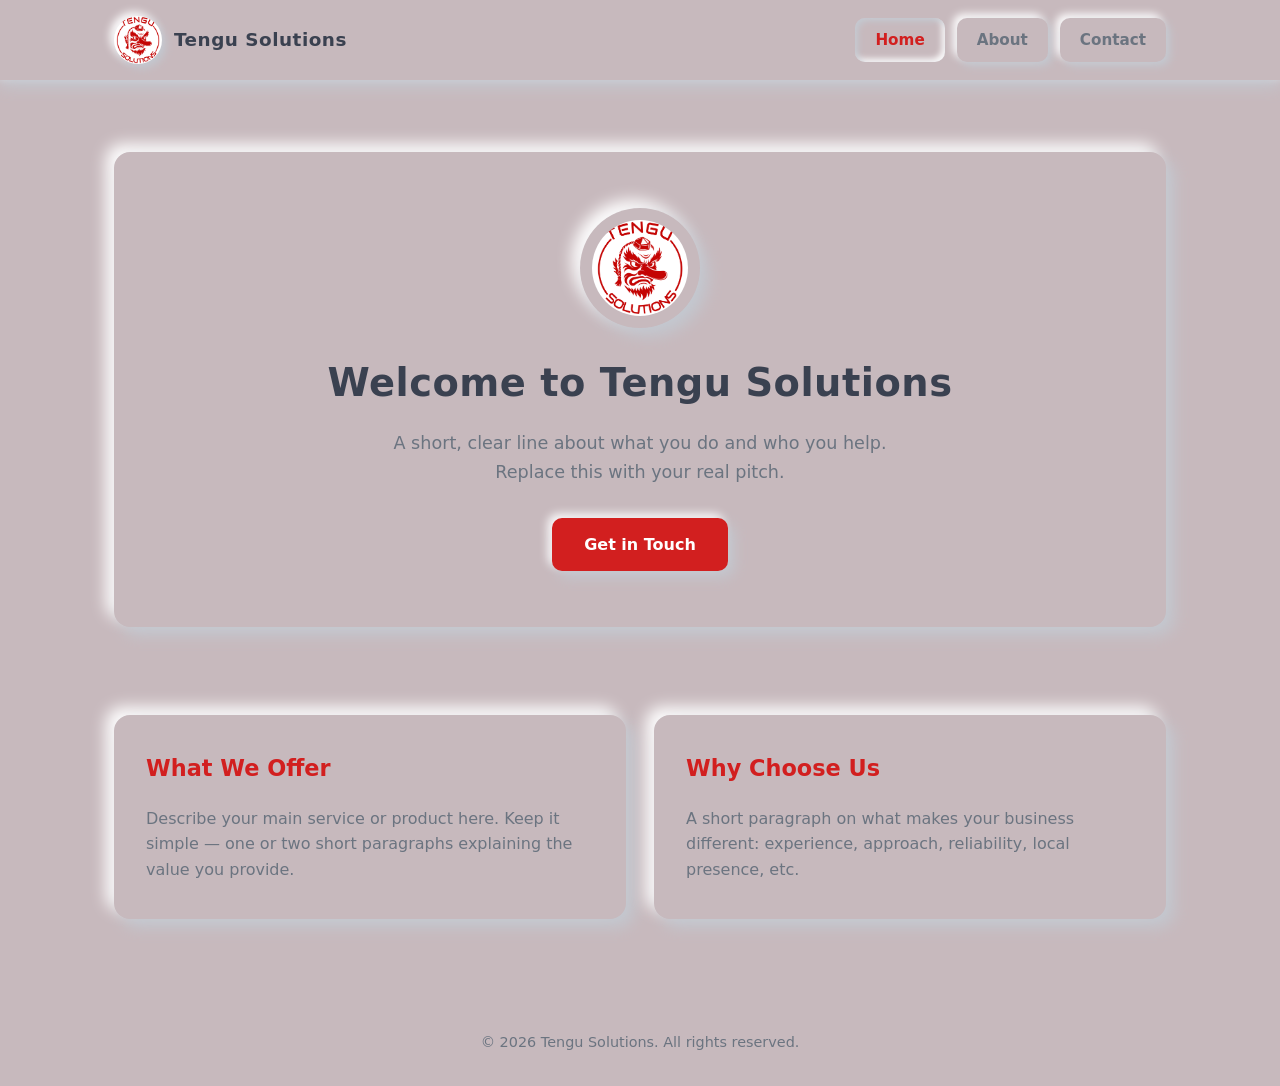
==== index.html @ 0450c717 "first commit" ====
<!DOCTYPE html>
<html lang="en">
<head>
  <meta charset="UTF-8">
  <meta name="viewport" content="width=device-width, initial-scale=1.0">
  <meta name="description" content="Tengu Solutions offers affordable IT consulting.">
  <title>Tengu Solutions</title>
  <link rel="stylesheet" href="style.css">
  <link rel="icon" type="image/x-icon" href="/favicon.ico">
</head>
<body>

  <nav class="navbar">
    <div class="container">
      <a href="index.html" class="brand">
        <img src="assets/tengusolutions-logo.png" alt="Tengu Solutions logo">
        Tengu Solutions
      </a>
      <ul class="nav-links">
        <li><a href="index.html" class="active">Home</a></li>
        <li><a href="about.html">About</a></li>
        <li><a href="contact.html">Contact</a></li>
      </ul>
    </div>
  </nav>

  <header class="hero">
    <div class="container">
      <div class="raised hero-card">
        <img src="assets/tengusolutions-logo.png" alt="Tengu Solutions logo" class="hero-logo">
        <h1>Welcome to Tengu Solutions</h1>
        <p>A short, clear line about what you do and who you help. Replace this with your real pitch.</p>
        <a href="contact.html" class="btn btn-accent">Get in Touch</a>
      </div>
    </div>
  </header>

  <section class="section">
    <div class="container card-grid">
      <div class="raised card">
        <h2>What We Offer</h2>
        <p>Describe your main service or product here. Keep it simple — one or two short paragraphs explaining the value you provide.</p>
      </div>
      <div class="raised card">
        <h2>Why Choose Us</h2>
        <p>A short paragraph on what makes your business different: experience, approach, reliability, local presence, etc.</p>
      </div>
    </div>
  </section>

  <footer>
    <div class="container">
      &copy; 2026 Tengu Solutions. All rights reserved.
    </div>
  </footer>

</body>
</html>
---- style.css ----
/* ==========================================================================
   Tengu Solutions — Neumorphic (Soft UI) Stylesheet
   Base color and all "cards" share the same background color.
   Depth comes entirely from paired light/dark shadows, not borders. Adding a test comment to ensure push.
   ========================================================================== */

:root {
  --bg: #c7b9bd;
  --text: #3a4150;
  --text-muted: #6b7480;
  --accent: #d21f1f;
  --accent-dark: #a91717;
  --shadow-light: #ffffff;
  --shadow-dark: #c3c8d0;
  --radius-lg: 24px;
  --radius-md: 16px;
  --radius-sm: 10px;
}

* {
  box-sizing: border-box;
}

body {
  margin: 0;
  background: var(--bg);
  color: var(--text);
  font-family: 'Segoe UI', system-ui, -apple-system, sans-serif;
  line-height: 1.6;
}

a {
  color: inherit;
  text-decoration: none;
}

img {
  max-width: 100%;
  display: block;
}

.container {
  max-width: 1100px;
  margin: 0 auto;
  padding: 0 24px;
}

/* ---------- Neumorphic primitives ---------- */

.raised {
  background: var(--bg);
  border-radius: var(--radius-md);
  box-shadow:
    8px 8px 16px var(--shadow-dark),
    -8px -8px 16px var(--shadow-light);
}

.inset {
  background: var(--bg);
  border-radius: var(--radius-md);
  box-shadow:
    inset 6px 6px 12px var(--shadow-dark),
    inset -6px -6px 12px var(--shadow-light);
}

/* ---------- Navbar ---------- */

.navbar {
  position: sticky;
  top: 0;
  z-index: 100;
  background: var(--bg);
  padding: 16px 0;
  box-shadow:
    0 6px 16px var(--shadow-dark),
    0 -2px 8px var(--shadow-light);
}

.navbar .container {
  display: flex;
  align-items: center;
  justify-content: space-between;
  flex-wrap: wrap;
  gap: 16px;
}

.brand {
  display: flex;
  align-items: center;
  gap: 12px;
  font-weight: 700;
  font-size: 1.15rem;
  letter-spacing: 0.5px;
}

.brand img {
  width: 48px;
  height: 48px;
  border-radius: 50%;
  background: var(--bg);
  box-shadow:
    4px 4px 8px var(--shadow-dark),
    -4px -4px 8px var(--shadow-light);
}

.nav-links {
  display: flex;
  gap: 12px;
  list-style: none;
  margin: 0;
  padding: 0;
}

.nav-links a {
  display: inline-block;
  padding: 10px 20px;
  border-radius: var(--radius-sm);
  font-weight: 600;
  font-size: 0.95rem;
  color: var(--text-muted);
  background: var(--bg);
  box-shadow:
    4px 4px 8px var(--shadow-dark),
    -4px -4px 8px var(--shadow-light);
  transition: box-shadow 0.15s ease, color 0.15s ease;
}

.nav-links a:hover {
  color: var(--accent);
}

.nav-links a.active {
  color: var(--accent);
  box-shadow:
    inset 3px 3px 6px var(--shadow-dark),
    inset -3px -3px 6px var(--shadow-light);
}

/* ---------- Buttons ---------- */

.btn {
  display: inline-block;
  padding: 14px 32px;
  border: none;
  border-radius: var(--radius-sm);
  font-weight: 700;
  font-size: 1rem;
  cursor: pointer;
  background: var(--bg);
  color: var(--accent);
  box-shadow:
    6px 6px 12px var(--shadow-dark),
    -6px -6px 12px var(--shadow-light);
  transition: box-shadow 0.15s ease, transform 0.1s ease;
}

.btn:hover {
  color: var(--accent-dark);
}

.btn:active {
  box-shadow:
    inset 4px 4px 8px var(--shadow-dark),
    inset -4px -4px 8px var(--shadow-light);
  transform: translateY(1px);
}

.btn-accent {
  background: var(--accent);
  color: #fff;
  box-shadow:
    6px 6px 14px var(--shadow-dark),
    -4px -4px 10px var(--shadow-light);
}

.btn-accent:hover {
  background: var(--accent-dark);
  color: #fff;
}

.btn-accent:active {
  box-shadow:
    inset 3px 3px 8px rgba(0, 0, 0, 0.3),
    inset -3px -3px 8px rgba(255, 255, 255, 0.15);
}

/* ---------- Hero ---------- */

.hero {
  padding: 72px 0 48px;
  text-align: center;
}

.hero-card {
  padding: 56px 40px;
}

.hero-logo {
  width: 120px;
  height: 120px;
  margin: 0 auto 24px;
  border-radius: 50%;
  padding: 12px;
  background: var(--bg);
  box-shadow:
    8px 8px 16px var(--shadow-dark),
    -8px -8px 16px var(--shadow-light);
}

.hero h1 {
  font-size: 2.4rem;
  margin: 0 0 16px;
  letter-spacing: 0.5px;
}

.hero p {
  color: var(--text-muted);
  max-width: 560px;
  margin: 0 auto 32px;
  font-size: 1.1rem;
}

/* ---------- Content sections ---------- */

.section {
  padding: 40px 0;
}

.card-grid {
  display: grid;
  grid-template-columns: repeat(auto-fit, minmax(280px, 1fr));
  gap: 28px;
}

.card {
  padding: 36px 32px;
}

.card h2 {
  margin-top: 0;
  font-size: 1.4rem;
  color: var(--accent);
}

.card p {
  color: var(--text-muted);
  margin-bottom: 0;
}

.page-header {
  padding: 48px 0 16px;
  text-align: center;
}

.page-header h1 {
  font-size: 2rem;
  margin-bottom: 8px;
}

.page-header p {
  color: var(--text-muted);
}

/* ---------- Forms (contact page) ---------- */

.form-card {
  padding: 40px;
  max-width: 620px;
  margin: 0 auto;
}

.form-group {
  margin-bottom: 22px;
}

.form-group label {
  display: block;
  margin-bottom: 8px;
  font-weight: 600;
  font-size: 0.95rem;
  color: var(--text);
}

.form-group input,
.form-group textarea {
  width: 100%;
  padding: 14px 16px;
  border: none;
  border-radius: var(--radius-sm);
  background: var(--bg);
  color: var(--text);
  font-family: inherit;
  font-size: 1rem;
  box-shadow:
    inset 4px 4px 8px var(--shadow-dark),
    inset -4px -4px 8px var(--shadow-light);
}

.form-group input:focus,
.form-group textarea:focus {
  outline: none;
  box-shadow:
    inset 4px 4px 8px var(--shadow-dark),
    inset -4px -4px 8px var(--shadow-light),
    0 0 0 2px var(--accent);
}

.form-group textarea {
  min-height: 140px;
  resize: vertical;
}

.contact-info {
  display: flex;
  flex-wrap: wrap;
  gap: 20px;
  justify-content: center;
  margin-top: 32px;
}

.contact-info .info-pill {
  padding: 14px 24px;
  font-size: 0.95rem;
  color: var(--text-muted);
}

/* ---------- Footer ---------- */

footer {
  padding: 32px 0;
  text-align: center;
  color: var(--text-muted);
  font-size: 0.9rem;
  margin-top: 40px;
}

/* ---------- Responsive ---------- */

@media (max-width: 640px) {
  .navbar .container {
    flex-direction: column;
    align-items: flex-start;
  }

  .nav-links {
    width: 100%;
    justify-content: space-between;
  }

  .nav-links a {
    padding: 10px 12px;
    font-size: 0.85rem;
  }

  .hero h1 {
    font-size: 1.9rem;
  }

  .hero-card,
  .form-card {
    padding: 32px 20px;
  }
}
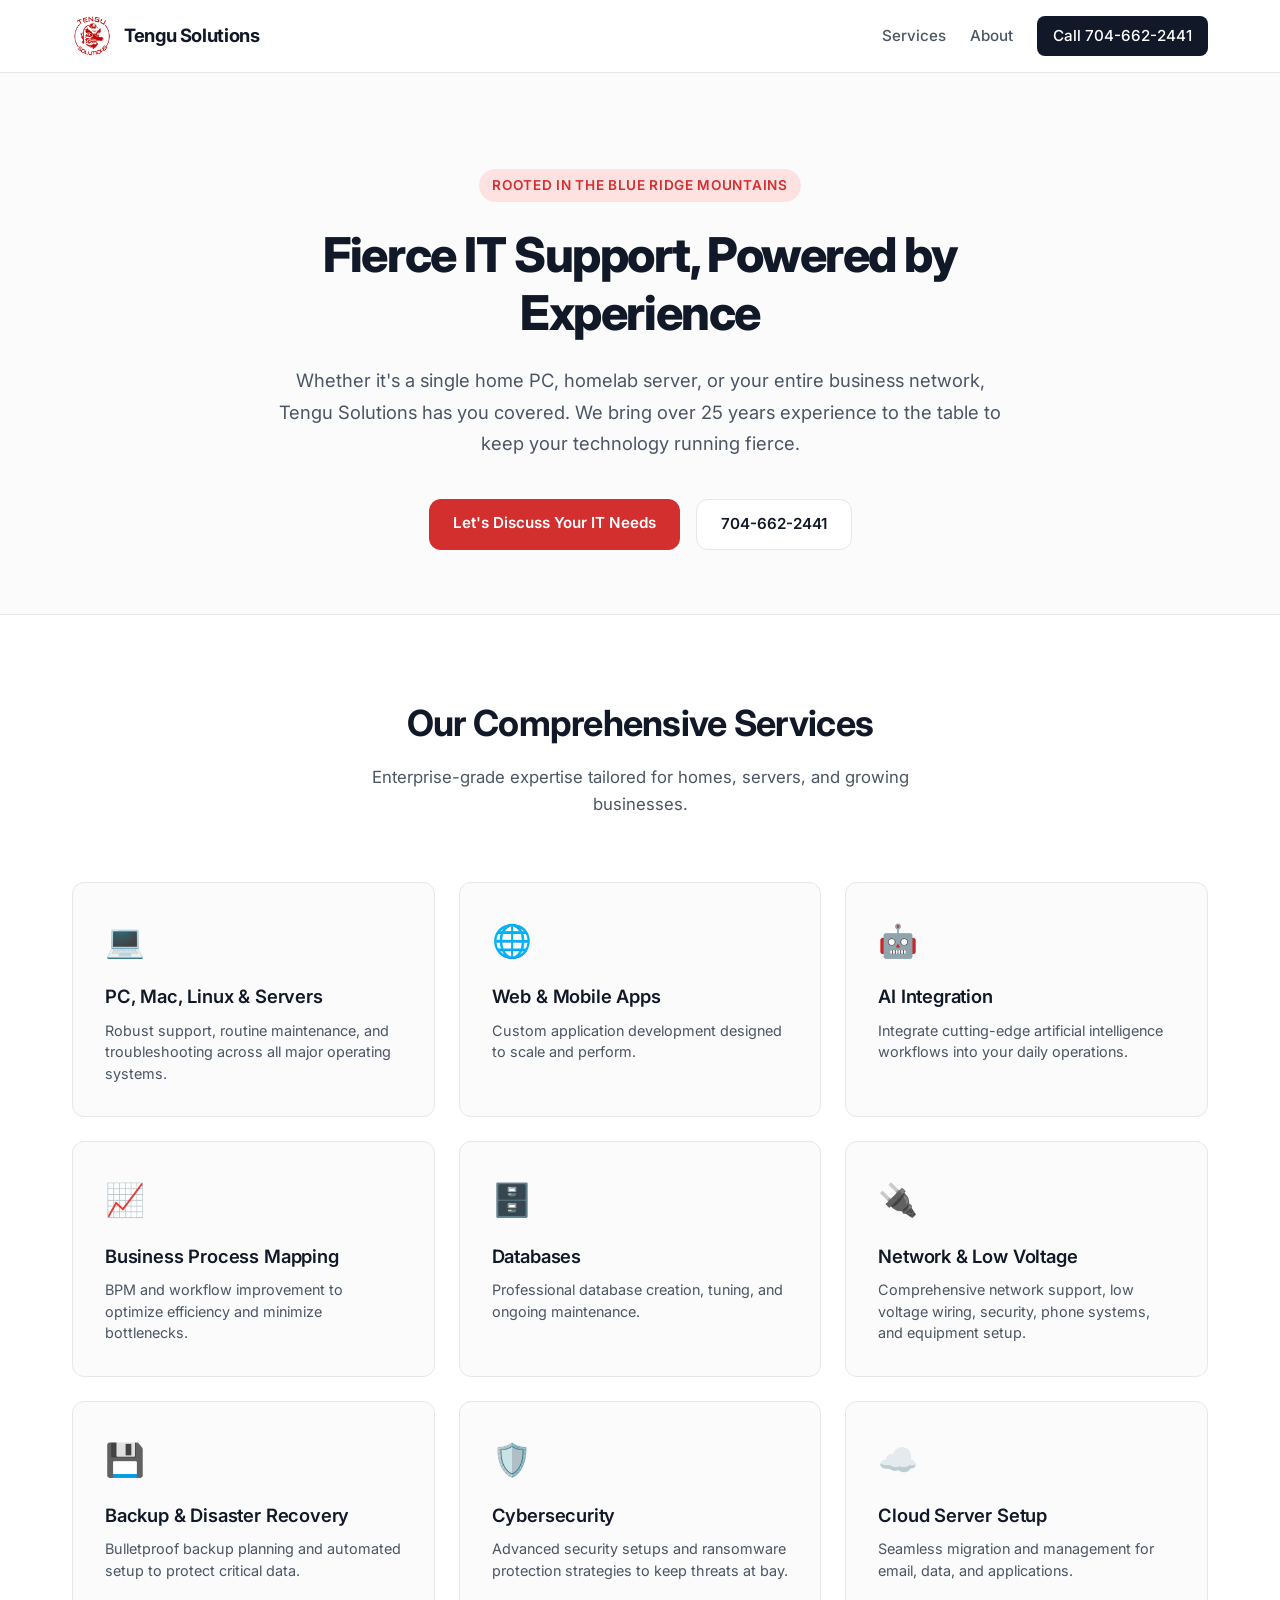
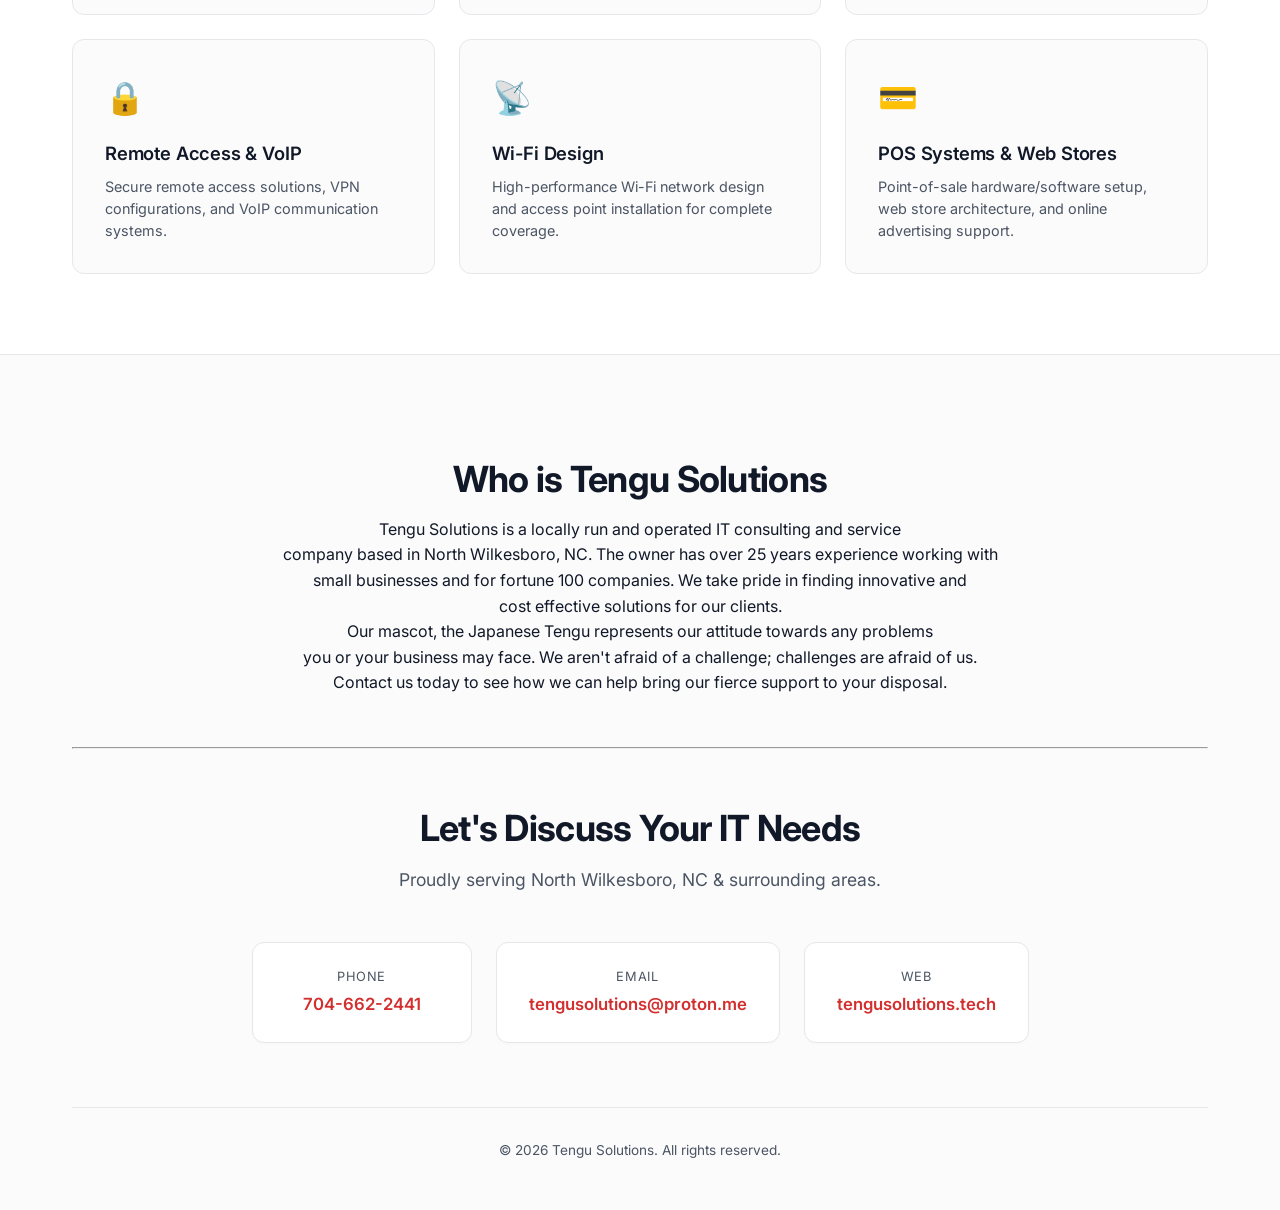
==== commit 5373db6e: "Remove old assets and extra pages" ====
--- a/index.html
+++ b/index.html
@@ -1,58 +1,160 @@
 <!DOCTYPE html>
 <html lang="en">
 <head>
-  <meta charset="UTF-8">
-  <meta name="viewport" content="width=device-width, initial-scale=1.0">
-  <meta name="description" content="Tengu Solutions offers affordable IT consulting.">
-  <title>Tengu Solutions</title>
-  <link rel="stylesheet" href="style.css">
-  <link rel="icon" type="image/x-icon" href="/favicon.ico">
+    <meta charset="UTF-8">
+    <meta name="viewport" content="width=device-width, initial-scale=1.0">
+    <title>Tengu Solutions | Fierce IT Support</title>
+    <link rel="stylesheet" href="style.css">
+    <!-- Google Fonts for modern typography -->
+    <link rel="preconnect" href="https://fonts.googleapis.com">
+    <link rel="preconnect" href="https://fonts.gstatic.com" crossorigin>
+    <link href="https://fonts.googleapis.com/css2?family=Inter:wght@400;500;600;700;800&display=swap" rel="stylesheet">
 </head>
 <body>
 
-  <nav class="navbar">
-    <div class="container">
-      <a href="index.html" class="brand">
-        <img src="assets/tengusolutions-logo.png" alt="Tengu Solutions logo">
-        Tengu Solutions
-      </a>
-      <ul class="nav-links">
-        <li><a href="index.html" class="active">Home</a></li>
-        <li><a href="about.html">About</a></li>
-        <li><a href="contact.html">Contact</a></li>
-      </ul>
-    </div>
-  </nav>
+    <!-- Header / Navigation -->
+    <header class="site-header">
+        <div class="container nav-container">
+            <div class="logo-area">
+                <!-- Replace 'logo.png' with your actual extracted logo filename -->
+                <img src="logo.png" alt="Tengu Solutions Logo" class="logo-img">
+                <span class="logo-text">Tengu Solutions</span>
+            </div>
+            <nav class="nav-links">
+                <a href="#services">Services</a>
+                <a href="#about">About</a>
+                <a href="tel:7046622441" class="nav-cta">Call 704-662-2441</a>
+            </nav>
+        </div>
+    </header>
 
-  <header class="hero">
-    <div class="container">
-      <div class="raised hero-card">
-        <img src="assets/tengusolutions-logo.png" alt="Tengu Solutions logo" class="hero-logo">
-        <h1>Welcome to Tengu Solutions</h1>
-        <p>A short, clear line about what you do and who you help. Replace this with your real pitch.</p>
-        <a href="contact.html" class="btn btn-accent">Get in Touch</a>
-      </div>
-    </div>
-  </header>
+    <!-- Hero Section -->
+    <section class="hero">
+        <div class="container hero-content">
+            <span class="badge">Rooted in the Blue Ridge Mountains</span>
+            <h1>Fierce IT Support, Powered by Experience</h1>
+            <p class="hero-subtitle">
+                Whether it's a single home PC, homelab server, or your entire business network, Tengu Solutions has you covered. We bring over 25 years experience to the table to keep your technology running fierce.
+            </p>
+            <div class="hero-buttons">
+                <a href="mailto:tengusolutions@proton.me" class="btn btn-primary">Let's Discuss Your IT Needs</a>
+                <a href="tel:7046622441" class="btn btn-secondary">704-662-2441</a>
+            </div>
+        </div>
+    </section>
 
-  <section class="section">
-    <div class="container card-grid">
-      <div class="raised card">
-        <h2>What We Offer</h2>
-        <p>Describe your main service or product here. Keep it simple — one or two short paragraphs explaining the value you provide.</p>
-      </div>
-      <div class="raised card">
-        <h2>Why Choose Us</h2>
-        <p>A short paragraph on what makes your business different: experience, approach, reliability, local presence, etc.</p>
-      </div>
-    </div>
-  </section>
+    <!-- Services Section -->
+    <section id="services" class="services-section">
+        <div class="container">
+            <div class="section-header">
+                <h2>Our Comprehensive Services</h2>
+                <p>Enterprise-grade expertise tailored for homes, servers, and growing businesses.</p>
+            </div>
+            
+            <div class="services-grid">
+                <div class="service-card">
+                    <div class="service-icon">💻</div>
+                    <h3>PC, Mac, Linux & Servers</h3>
+                    <p>Robust support, routine maintenance, and troubleshooting across all major operating systems.</p>
+                </div>
+                <div class="service-card">
+                    <div class="service-icon">🌐</div>
+                    <h3>Web & Mobile Apps</h3>
+                    <p>Custom application development designed to scale and perform.</p>
+                </div>
+                <div class="service-card">
+                    <div class="service-icon">🤖</div>
+                    <h3>AI Integration</h3>
+                    <p>Integrate cutting-edge artificial intelligence workflows into your daily operations.</p>
+                </div>
+                <div class="service-card">
+                    <div class="service-icon">📈</div>
+                    <h3>Business Process Mapping</h3>
+                    <p>BPM and workflow improvement to optimize efficiency and minimize bottlenecks.</p>
+                </div>
+                <div class="service-card">
+                    <div class="service-icon">🗄️</div>
+                    <h3>Databases</h3>
+                    <p>Professional database creation, tuning, and ongoing maintenance.</p>
+                </div>
+                <div class="service-card">
+                    <div class="service-icon">🔌</div>
+                    <h3>Network & Low Voltage</h3>
+                    <p>Comprehensive network support, low voltage wiring, security, phone systems, and equipment setup.</p>
+                </div>
+                <div class="service-card">
+                    <div class="service-icon">💾</div>
+                    <h3>Backup & Disaster Recovery</h3>
+                    <p>Bulletproof backup planning and automated setup to protect critical data.</p>
+                </div>
+                <div class="service-card">
+                    <div class="service-icon">🛡️</div>
+                    <h3>Cybersecurity</h3>
+                    <p>Advanced security setups and ransomware protection strategies to keep threats at bay.</p>
+                </div>
+                <div class="service-card">
+                    <div class="service-icon">☁️</div>
+                    <h3>Cloud Server Setup</h3>
+                    <p>Seamless migration and management for email, data, and applications.</p>
+                </div>
+                <div class="service-card">
+                    <div class="service-icon">🔒</div>
+                    <h3>Remote Access & VoIP</h3>
+                    <p>Secure remote access solutions, VPN configurations, and VoIP communication systems.</p>
+                </div>
+                <div class="service-card">
+                    <div class="service-icon">📡</div>
+                    <h3>Wi-Fi Design</h3>
+                    <p>High-performance Wi-Fi network design and access point installation for complete coverage.</p>
+                </div>
+                <div class="service-card">
+                    <div class="service-icon">💳</div>
+                    <h3>POS Systems & Web Stores</h3>
+                    <p>Point-of-sale hardware/software setup, web store architecture, and online advertising support.</p>
+                </div>
+            </div>
+        </div>
+    </section>
 
-  <footer>
-    <div class="container">
-      &copy; 2026 Tengu Solutions. All rights reserved.
-    </div>
-  </footer>
+    <!-- Footer / Contact CTA Section -->
+    <footer id="about" class="site-footer">
+        <div class="container footer-content">
+            <h2>Who is Tengu Solutions</h2>
+			<p class="about-text">Tengu Solutions is a locally run and operated IT consulting and service<br>
+			company based in North Wilkesboro, NC.  The owner has over 25 years experience working with<br>
+			small businesses and for fortune 100 companies.  We take pride in finding innovative and<br>
+			cost effective solutions for our clients.<br>
+			Our mascot, the Japanese Tengu represents our attitude towards any problems<br>
+			you or your business may face. We aren't afraid of a challenge; challenges are afraid of us.<br>
+			Contact us today to see how we can help bring our fierce support to your disposal.</p>
+			<br>
+			<br>
+			<hr>
+			<br>
+			<br>
+			<h2>Let's Discuss Your IT Needs</h2>
+            <p class="location-text">Proudly serving North Wilkesboro, NC & surrounding areas.</p>
+            
+            <div class="contact-details">
+                <a href="tel:7046622441" class="contact-card">
+                    <span class="contact-label">Phone</span>
+                    <span class="contact-value">704-662-2441</span>
+                </a>
+                <a href="mailto:tengusolutions@proton.me" class="contact-card">
+                    <span class="contact-label">Email</span>
+                    <span class="contact-value">tengusolutions@proton.me</span>
+                </a>
+                <div class="contact-card">
+                    <span class="contact-label">Web</span>
+                    <span class="contact-value">tengusolutions.tech</span>
+                </div>
+            </div>
+            
+            <div class="footer-bottom">
+                <p>&copy; 2026 Tengu Solutions. All rights reserved.</p>
+            </div>
+        </div>
+    </footer>
 
 </body>
-</html>
+</html>
--- a/style.css
+++ b/style.css
@@ -1,363 +1,314 @@
-/* ==========================================================================
-   Tengu Solutions — Neumorphic (Soft UI) Stylesheet
-   Base color and all "cards" share the same background color.
-   Depth comes entirely from paired light/dark shadows, not borders. Adding a test comment to ensure push.
-   ========================================================================== */
+/* Modern Clean Styling Inspired by Minimalist SaaS Design */
 
 :root {
-  --bg: #c7b9bd;
-  --text: #3a4150;
-  --text-muted: #6b7480;
-  --accent: #d21f1f;
-  --accent-dark: #a91717;
-  --shadow-light: #ffffff;
-  --shadow-dark: #c3c8d0;
-  --radius-lg: 24px;
-  --radius-md: 16px;
-  --radius-sm: 10px;
+    --bg-color: #fbfbfc;
+    --card-bg: #ffffff;
+    --text-main: #111827;
+    --text-muted: #4b5563;
+    --accent-red: #d32f2f; /* Matching the Tengu logo crimson */
+    --accent-dark: #990000;
+    --border-color: #e5e7eb;
+    --radius: 12px;
+    --max-width: 1200px;
 }
 
 * {
-  box-sizing: border-box;
+    box-sizing: border-box;
+    margin: 0;
+    padding: 0;
 }
 
 body {
-  margin: 0;
-  background: var(--bg);
-  color: var(--text);
-  font-family: 'Segoe UI', system-ui, -apple-system, sans-serif;
-  line-height: 1.6;
-}
-
-a {
-  color: inherit;
-  text-decoration: none;
-}
-
-img {
-  max-width: 100%;
-  display: block;
+    font-family: 'Inter', -apple-system, BlinkMacSystemFont, "Segoe UI", Roboto, sans-serif;
+    background-color: var(--bg-color);
+    color: var(--text-main);
+    line-height: 1.6;
+    -webkit-font-smoothing: antialiased;
 }
 
 .container {
-  max-width: 1100px;
-  margin: 0 auto;
-  padding: 0 24px;
-}
-
-/* ---------- Neumorphic primitives ---------- */
-
-.raised {
-  background: var(--bg);
-  border-radius: var(--radius-md);
-  box-shadow:
-    8px 8px 16px var(--shadow-dark),
-    -8px -8px 16px var(--shadow-light);
-}
-
-.inset {
-  background: var(--bg);
-  border-radius: var(--radius-md);
-  box-shadow:
-    inset 6px 6px 12px var(--shadow-dark),
-    inset -6px -6px 12px var(--shadow-light);
-}
-
-/* ---------- Navbar ---------- */
-
-.navbar {
-  position: sticky;
-  top: 0;
-  z-index: 100;
-  background: var(--bg);
-  padding: 16px 0;
-  box-shadow:
-    0 6px 16px var(--shadow-dark),
-    0 -2px 8px var(--shadow-light);
-}
-
-.navbar .container {
-  display: flex;
-  align-items: center;
-  justify-content: space-between;
-  flex-wrap: wrap;
-  gap: 16px;
-}
-
-.brand {
-  display: flex;
-  align-items: center;
-  gap: 12px;
-  font-weight: 700;
-  font-size: 1.15rem;
-  letter-spacing: 0.5px;
-}
-
-.brand img {
-  width: 48px;
-  height: 48px;
-  border-radius: 50%;
-  background: var(--bg);
-  box-shadow:
-    4px 4px 8px var(--shadow-dark),
-    -4px -4px 8px var(--shadow-light);
+    max-width: var(--max-width);
+    margin: 0 auto;
+    padding: 0 2rem;
+}
+
+/* Header */
+.site-header {
+    background: rgba(255, 255, 255, 0.85);
+    backdrop-filter: blur(10px);
+    position: sticky;
+    top: 0;
+    z-index: 100;
+    border-bottom: 1px solid var(--border-color);
+    padding: 1rem 0;
+}
+
+.nav-container {
+    display: flex;
+    justify-content: space-between;
+    align-items: center;
+}
+
+.logo-area {
+    display: flex;
+    align-items: center;
+    gap: 0.75rem;
+    text-decoration: none;
+}
+
+.logo-img {
+    height: 40px;
+    width: auto;
+    object-fit: contain;
+}
+
+.logo-text {
+    font-weight: 700;
+    font-size: 1.15rem;
+    color: var(--text-main);
+    letter-spacing: -0.02em;
 }
 
 .nav-links {
-  display: flex;
-  gap: 12px;
-  list-style: none;
-  margin: 0;
-  padding: 0;
+    display: flex;
+    align-items: center;
+    gap: 1.5rem;
 }
 
 .nav-links a {
-  display: inline-block;
-  padding: 10px 20px;
-  border-radius: var(--radius-sm);
-  font-weight: 600;
-  font-size: 0.95rem;
-  color: var(--text-muted);
-  background: var(--bg);
-  box-shadow:
-    4px 4px 8px var(--shadow-dark),
-    -4px -4px 8px var(--shadow-light);
-  transition: box-shadow 0.15s ease, color 0.15s ease;
+    text-decoration: none;
+    color: var(--text-muted);
+    font-weight: 500;
+    font-size: 0.95rem;
+    transition: color 0.2s;
 }
 
 .nav-links a:hover {
-  color: var(--accent);
-}
-
-.nav-links a.active {
-  color: var(--accent);
-  box-shadow:
-    inset 3px 3px 6px var(--shadow-dark),
-    inset -3px -3px 6px var(--shadow-light);
-}
-
-/* ---------- Buttons ---------- */
+    color: var(--text-main);
+}
+
+.nav-cta {
+    background-color: var(--text-main);
+    color: #fff !important;
+    padding: 0.5rem 1rem;
+    border-radius: 8px;
+    transition: background 0.2s;
+}
+
+.nav-cta:hover {
+    background-color: var(--accent-red);
+}
+
+/* Hero Section */
+.hero {
+    padding: 6rem 0 4rem;
+    text-align: center;
+}
+
+.hero-content {
+    max-width: 800px;
+}
+
+.badge {
+    display: inline-block;
+    background-color: #fee2e2;
+    color: var(--accent-red);
+    font-size: 0.85rem;
+    font-weight: 600;
+    padding: 0.35rem 0.85rem;
+    border-radius: 50px;
+    margin-bottom: 1.5rem;
+    text-transform: uppercase;
+    letter-spacing: 0.05em;
+}
+
+.hero h1 {
+    font-size: 3rem;
+    font-weight: 800;
+    letter-spacing: -0.03em;
+    line-height: 1.2;
+    margin-bottom: 1.5rem;
+    color: var(--text-main);
+}
+
+.hero-subtitle {
+    font-size: 1.15rem;
+    color: var(--text-muted);
+    margin-bottom: 2.5rem;
+    line-height: 1.7;
+}
+
+.hero-buttons {
+    display: flex;
+    gap: 1rem;
+    justify-content: center;
+    flex-wrap: wrap;
+}
 
 .btn {
-  display: inline-block;
-  padding: 14px 32px;
-  border: none;
-  border-radius: var(--radius-sm);
-  font-weight: 700;
-  font-size: 1rem;
-  cursor: pointer;
-  background: var(--bg);
-  color: var(--accent);
-  box-shadow:
-    6px 6px 12px var(--shadow-dark),
-    -6px -6px 12px var(--shadow-light);
-  transition: box-shadow 0.15s ease, transform 0.1s ease;
-}
-
-.btn:hover {
-  color: var(--accent-dark);
-}
-
-.btn:active {
-  box-shadow:
-    inset 4px 4px 8px var(--shadow-dark),
-    inset -4px -4px 8px var(--shadow-light);
-  transform: translateY(1px);
-}
-
-.btn-accent {
-  background: var(--accent);
-  color: #fff;
-  box-shadow:
-    6px 6px 14px var(--shadow-dark),
-    -4px -4px 10px var(--shadow-light);
-}
-
-.btn-accent:hover {
-  background: var(--accent-dark);
-  color: #fff;
-}
-
-.btn-accent:active {
-  box-shadow:
-    inset 3px 3px 8px rgba(0, 0, 0, 0.3),
-    inset -3px -3px 8px rgba(255, 255, 255, 0.15);
-}
-
-/* ---------- Hero ---------- */
-
-.hero {
-  padding: 72px 0 48px;
-  text-align: center;
-}
-
-.hero-card {
-  padding: 56px 40px;
-}
-
-.hero-logo {
-  width: 120px;
-  height: 120px;
-  margin: 0 auto 24px;
-  border-radius: 50%;
-  padding: 12px;
-  background: var(--bg);
-  box-shadow:
-    8px 8px 16px var(--shadow-dark),
-    -8px -8px 16px var(--shadow-light);
-}
-
-.hero h1 {
-  font-size: 2.4rem;
-  margin: 0 0 16px;
-  letter-spacing: 0.5px;
-}
-
-.hero p {
-  color: var(--text-muted);
-  max-width: 560px;
-  margin: 0 auto 32px;
-  font-size: 1.1rem;
-}
-
-/* ---------- Content sections ---------- */
-
-.section {
-  padding: 40px 0;
-}
-
-.card-grid {
-  display: grid;
-  grid-template-columns: repeat(auto-fit, minmax(280px, 1fr));
-  gap: 28px;
-}
-
-.card {
-  padding: 36px 32px;
-}
-
-.card h2 {
-  margin-top: 0;
-  font-size: 1.4rem;
-  color: var(--accent);
-}
-
-.card p {
-  color: var(--text-muted);
-  margin-bottom: 0;
-}
-
-.page-header {
-  padding: 48px 0 16px;
-  text-align: center;
-}
-
-.page-header h1 {
-  font-size: 2rem;
-  margin-bottom: 8px;
-}
-
-.page-header p {
-  color: var(--text-muted);
-}
-
-/* ---------- Forms (contact page) ---------- */
-
-.form-card {
-  padding: 40px;
-  max-width: 620px;
-  margin: 0 auto;
-}
-
-.form-group {
-  margin-bottom: 22px;
-}
-
-.form-group label {
-  display: block;
-  margin-bottom: 8px;
-  font-weight: 600;
-  font-size: 0.95rem;
-  color: var(--text);
-}
-
-.form-group input,
-.form-group textarea {
-  width: 100%;
-  padding: 14px 16px;
-  border: none;
-  border-radius: var(--radius-sm);
-  background: var(--bg);
-  color: var(--text);
-  font-family: inherit;
-  font-size: 1rem;
-  box-shadow:
-    inset 4px 4px 8px var(--shadow-dark),
-    inset -4px -4px 8px var(--shadow-light);
-}
-
-.form-group input:focus,
-.form-group textarea:focus {
-  outline: none;
-  box-shadow:
-    inset 4px 4px 8px var(--shadow-dark),
-    inset -4px -4px 8px var(--shadow-light),
-    0 0 0 2px var(--accent);
-}
-
-.form-group textarea {
-  min-height: 140px;
-  resize: vertical;
-}
-
-.contact-info {
-  display: flex;
-  flex-wrap: wrap;
-  gap: 20px;
-  justify-content: center;
-  margin-top: 32px;
-}
-
-.contact-info .info-pill {
-  padding: 14px 24px;
-  font-size: 0.95rem;
-  color: var(--text-muted);
-}
-
-/* ---------- Footer ---------- */
-
-footer {
-  padding: 32px 0;
-  text-align: center;
-  color: var(--text-muted);
-  font-size: 0.9rem;
-  margin-top: 40px;
-}
-
-/* ---------- Responsive ---------- */
-
-@media (max-width: 640px) {
-  .navbar .container {
-    flex-direction: column;
-    align-items: flex-start;
-  }
-
-  .nav-links {
-    width: 100%;
-    justify-content: space-between;
-  }
-
-  .nav-links a {
-    padding: 10px 12px;
+    display: inline-block;
+    padding: 0.75rem 1.5rem;
+    font-weight: 600;
+    border-radius: var(--radius);
+    text-decoration: none;
+    transition: all 0.2s ease;
+    font-size: 0.95rem;
+}
+
+.btn-primary {
+    background-color: var(--accent-red);
+    color: #fff;
+}
+
+.btn-primary:hover {
+    background-color: var(--accent-dark);
+}
+
+.btn-secondary {
+    background-color: #fff;
+    color: var(--text-main);
+    border: 1px solid var(--border-color);
+}
+
+.btn-secondary:hover {
+    border-color: var(--text-muted);
+}
+
+/* Services Section */
+.services-section {
+    padding: 5rem 0;
+    background-color: #fff;
+    border-top: 1px solid var(--border-color);
+    border-bottom: 1px solid var(--border-color);
+}
+
+.section-header {
+    text-align: center;
+    max-width: 600px;
+    margin: 0 auto 4rem;
+}
+
+.section-header h2 {
+    font-size: 2.25rem;
+    font-weight: 700;
+    letter-spacing: -0.02em;
+    margin-bottom: 0.75rem;
+}
+
+.section-header p {
+    color: var(--text-muted);
+    font-size: 1.05rem;
+}
+
+.services-grid {
+    display: grid;
+    grid-template-columns: repeat(auto-fit, minmax(280px, 1fr));
+    gap: 1.5rem;
+}
+
+.service-card {
+    background: var(--bg-color);
+    border: 1px solid var(--border-color);
+    border-radius: var(--radius);
+    padding: 2rem;
+    transition: transform 0.2s ease, border-color 0.2s ease;
+}
+
+.service-card:hover {
+    transform: translateY(-3px);
+    border-color: var(--accent-red);
+}
+
+.service-icon {
+    font-size: 2rem;
+    margin-bottom: 1rem;
+}
+
+.service-card h3 {
+    font-size: 1.15rem;
+    font-weight: 600;
+    margin-bottom: 0.5rem;
+    letter-spacing: -0.01em;
+}
+
+.service-card p {
+    color: var(--text-muted);
+    font-size: 0.9rem;
+    line-height: 1.5;
+}
+
+/* Footer / Contact Section */
+.site-footer {
+    padding: 6rem 0 3rem;
+    text-align: center;
+    background-color: var(--bg-color);
+}
+
+.footer-content h2 {
+    font-size: 2.25rem;
+    font-weight: 700;
+    margin-bottom: 0.5rem;
+    letter-spacing: -0.02em;
+}
+
+.location-text {
+    color: var(--text-muted);
+    font-size: 1.1rem;
+    margin-bottom: 3rem;
+}
+
+.contact-details {
+    display: flex;
+    justify-content: center;
+    gap: 1.5rem;
+    flex-wrap: wrap;
+    margin-bottom: 4rem;
+}
+
+.contact-card {
+    background: #fff;
+    border: 1px solid var(--border-color);
+    padding: 1.5rem 2rem;
+    border-radius: var(--radius);
+    text-decoration: none;
+    color: inherit;
+    min-width: 220px;
+    box-shadow: 0 1px 3px rgba(0,0,0,0.02);
+    transition: transform 0.2s;
+}
+
+.contact-card:hover {
+    transform: translateY(-2px);
+}
+
+.contact-label {
+    display: block;
+    font-size: 0.8rem;
+    text-transform: uppercase;
+    letter-spacing: 0.05em;
+    color: var(--text-muted);
+    margin-bottom: 0.25rem;
+}
+
+.contact-value {
+    font-weight: 600;
+    font-size: 1.05rem;
+    color: var(--accent-red);
+}
+
+.footer-bottom {
+    border-top: 1px solid var(--border-color);
+    padding-top: 2rem;
+    color: var(--text-muted);
     font-size: 0.85rem;
-  }
-
-  .hero h1 {
-    font-size: 1.9rem;
-  }
-
-  .hero-card,
-  .form-card {
-    padding: 32px 20px;
-  }
-}
+}
+
+/* Responsive design adjustments */
+@media (max-width: 768px) {
+    .hero h1 {
+        font-size: 2.25rem;
+    }
+    .nav-links {
+        display: none; /* simple mobile fallback */
+    }
+}
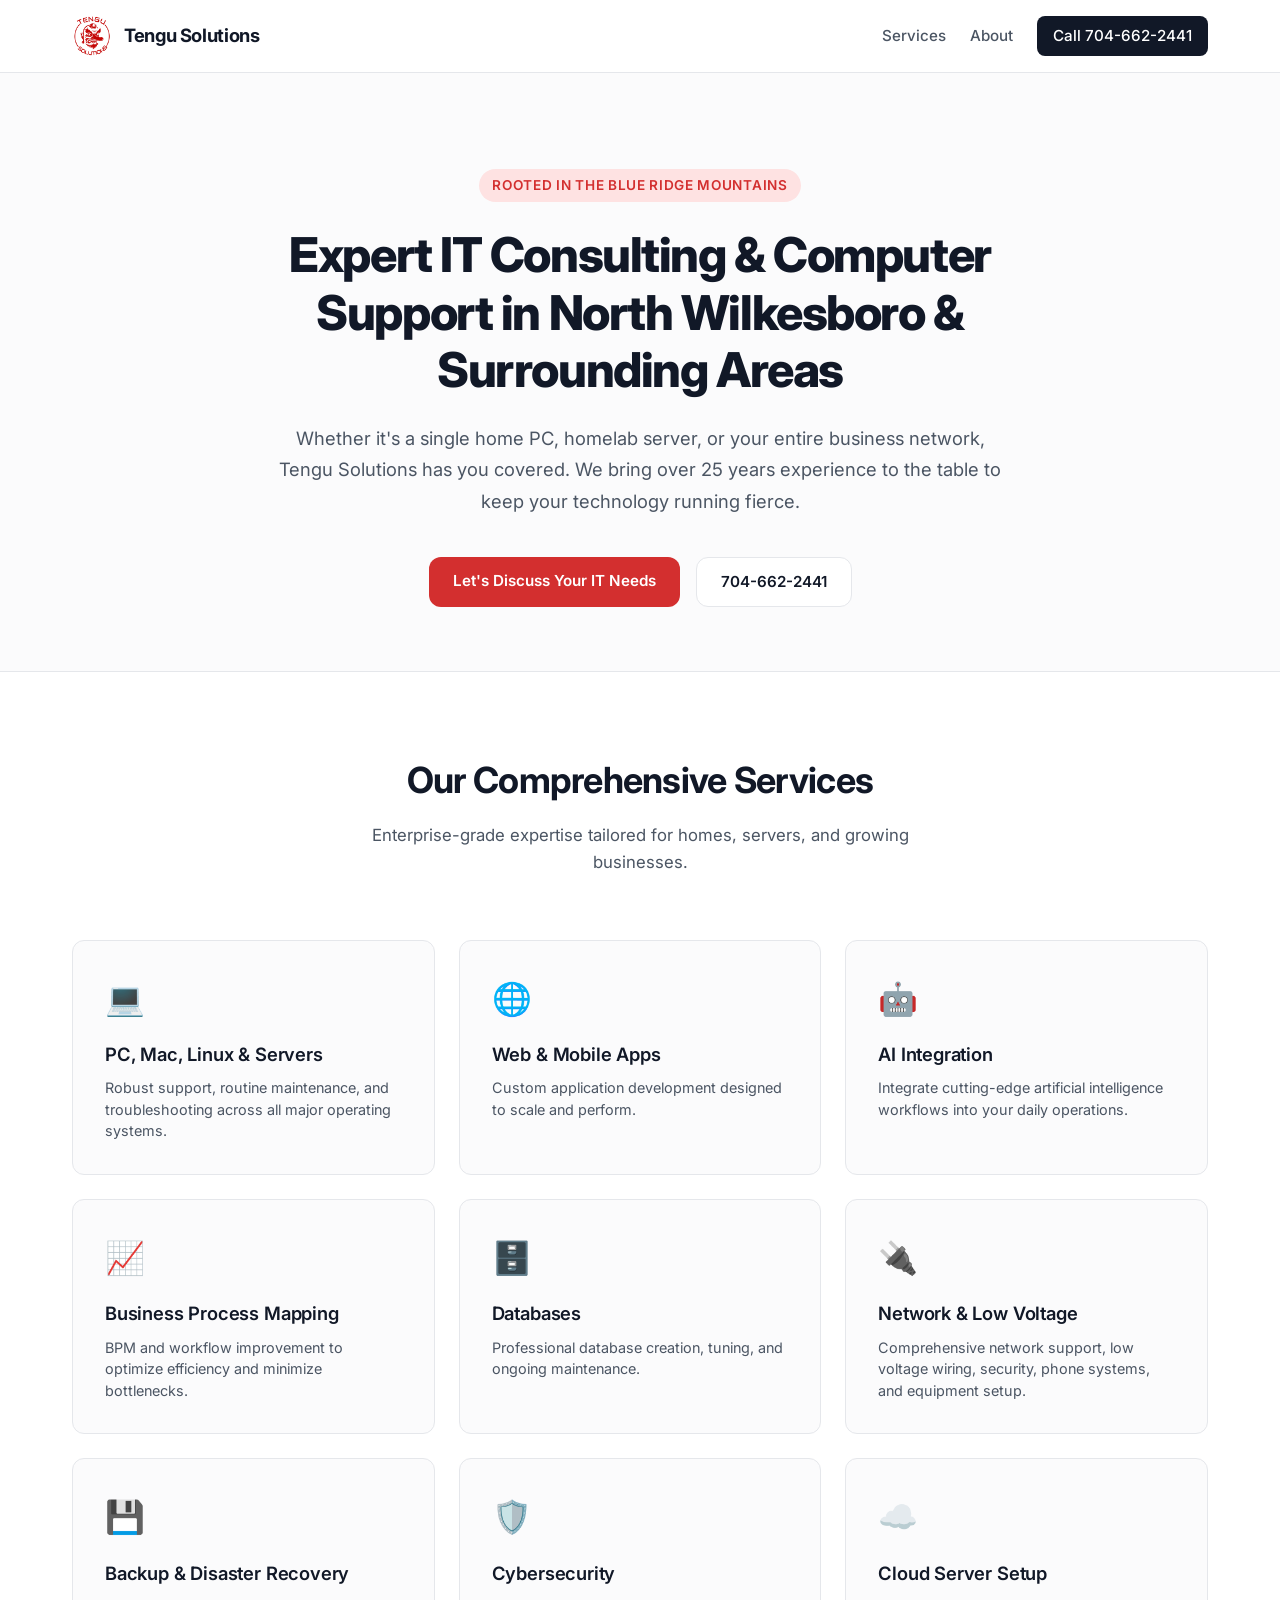
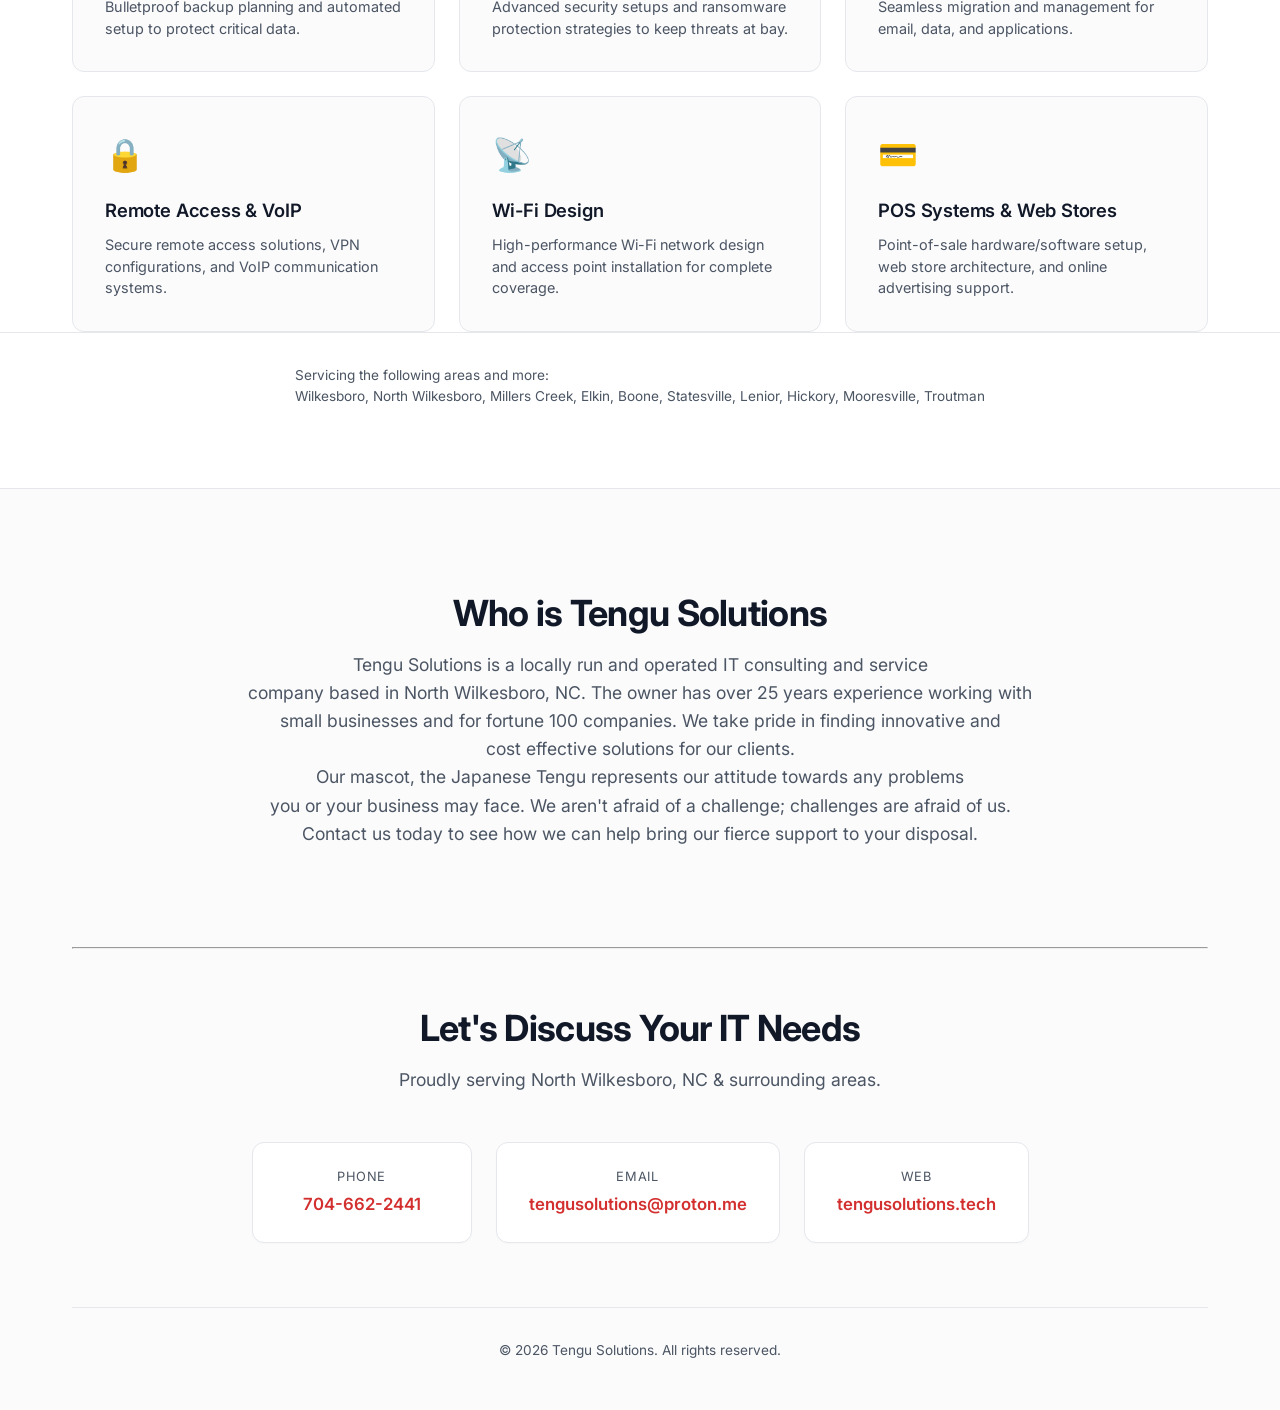
==== commit c28f7056: "Updated for SEO and page styling" ====
--- a/index.html
+++ b/index.html
@@ -4,6 +4,7 @@
     <meta charset="UTF-8">
     <meta name="viewport" content="width=device-width, initial-scale=1.0">
     <title>Tengu Solutions | Fierce IT Support</title>
+    <meta name="description" content="Professional IT consulting, network support, cybersecurity, and computer services for homes and businesses in North Wilkesboro, NC. Over 25 years of experience." />
     <link rel="stylesheet" href="style.css">
     <!-- Google Fonts for modern typography -->
     <link rel="preconnect" href="https://fonts.googleapis.com">
@@ -16,7 +17,6 @@
     <header class="site-header">
         <div class="container nav-container">
             <div class="logo-area">
-                <!-- Replace 'logo.png' with your actual extracted logo filename -->
                 <img src="logo.png" alt="Tengu Solutions Logo" class="logo-img">
                 <span class="logo-text">Tengu Solutions</span>
             </div>
@@ -32,7 +32,7 @@
     <section class="hero">
         <div class="container hero-content">
             <span class="badge">Rooted in the Blue Ridge Mountains</span>
-            <h1>Fierce IT Support, Powered by Experience</h1>
+            <h1>Expert IT Consulting & Computer Support in North Wilkesboro & Surrounding Areas</h1>
             <p class="hero-subtitle">
                 Whether it's a single home PC, homelab server, or your entire business network, Tengu Solutions has you covered. We bring over 25 years experience to the table to keep your technology running fierce.
             </p>
@@ -50,7 +50,6 @@
                 <h2>Our Comprehensive Services</h2>
                 <p>Enterprise-grade expertise tailored for homes, servers, and growing businesses.</p>
             </div>
-            
             <div class="services-grid">
                 <div class="service-card">
                     <div class="service-icon">💻</div>
@@ -114,6 +113,7 @@
                 </div>
             </div>
         </div>
+    <p class="footer-serviceareas">Servicing the following areas and more:<br>Wilkesboro, North Wilkesboro, Millers Creek, Elkin, Boone, Statesville, Lenior, Hickory, Mooresville, Troutman</p>
     </section>
 
     <!-- Footer / Contact CTA Section -->
@@ -129,7 +129,7 @@
 			Contact us today to see how we can help bring our fierce support to your disposal.</p>
 			<br>
 			<br>
-			<hr>
+            <hr>
 			<br>
 			<br>
 			<h2>Let's Discuss Your IT Needs</h2>
--- a/style.css
+++ b/style.css
@@ -251,6 +251,12 @@
     letter-spacing: -0.02em;
 }
 
+.about-text {
+    color: var(--text-muted);
+    font-size: 1.1rem;
+    margin-bottom: 3rem;
+}
+
 .location-text {
     color: var(--text-muted);
     font-size: 1.1rem;
@@ -303,6 +309,16 @@
     font-size: 0.85rem;
 }
 
+.footer-serviceareas {
+    border-top: 1px solid var(--border-color);
+    display: flex;
+    justify-content: center;
+    align-items: center;
+    padding-top: 2rem;
+    color: var(--text-muted);
+    font-size: 0.85rem;
+}
+
 /* Responsive design adjustments */
 @media (max-width: 768px) {
     .hero h1 {
